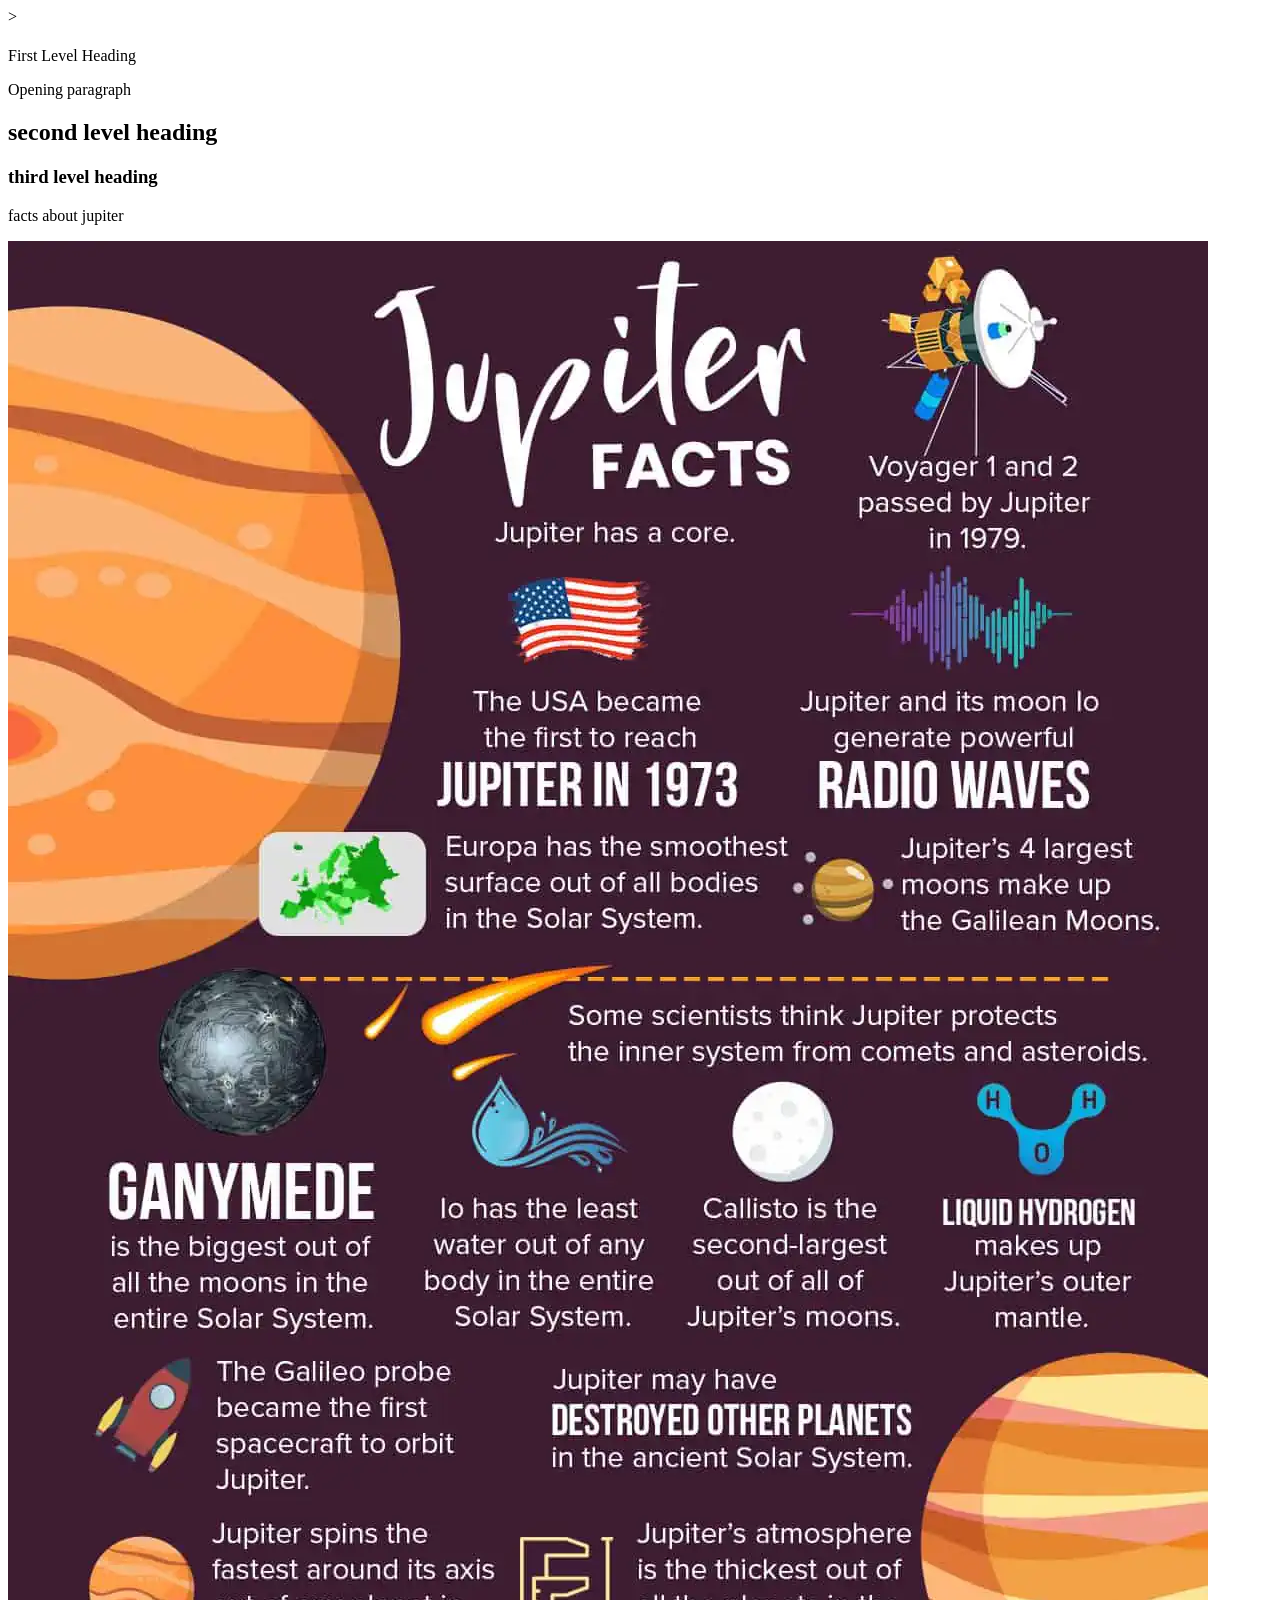
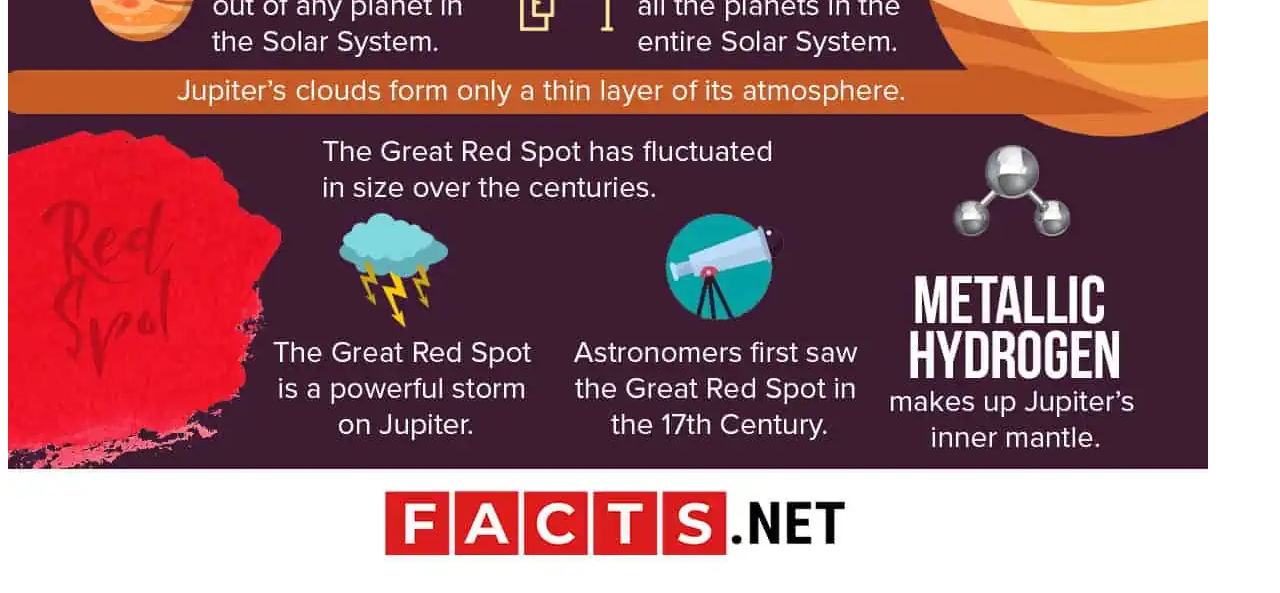
==== week2/public/index.html @ e240a292 "wk2.2" ====
<!DOCTYPE html>
<html>
    <head>
        <title> Jupiter</title>>
        </head>
        <body>
            <h1></h1> First Level Heading</h1>
                <p>Opening paragraph</p>
                <h2>second level heading</h2>
                <h3>third level heading</h3>

                <p>facts about jupiter</p>
                <img src="assets/Jupiter-Facts.webp" alt ="Jupiter" width="1200" height="1940" >

        </body>

    </html>
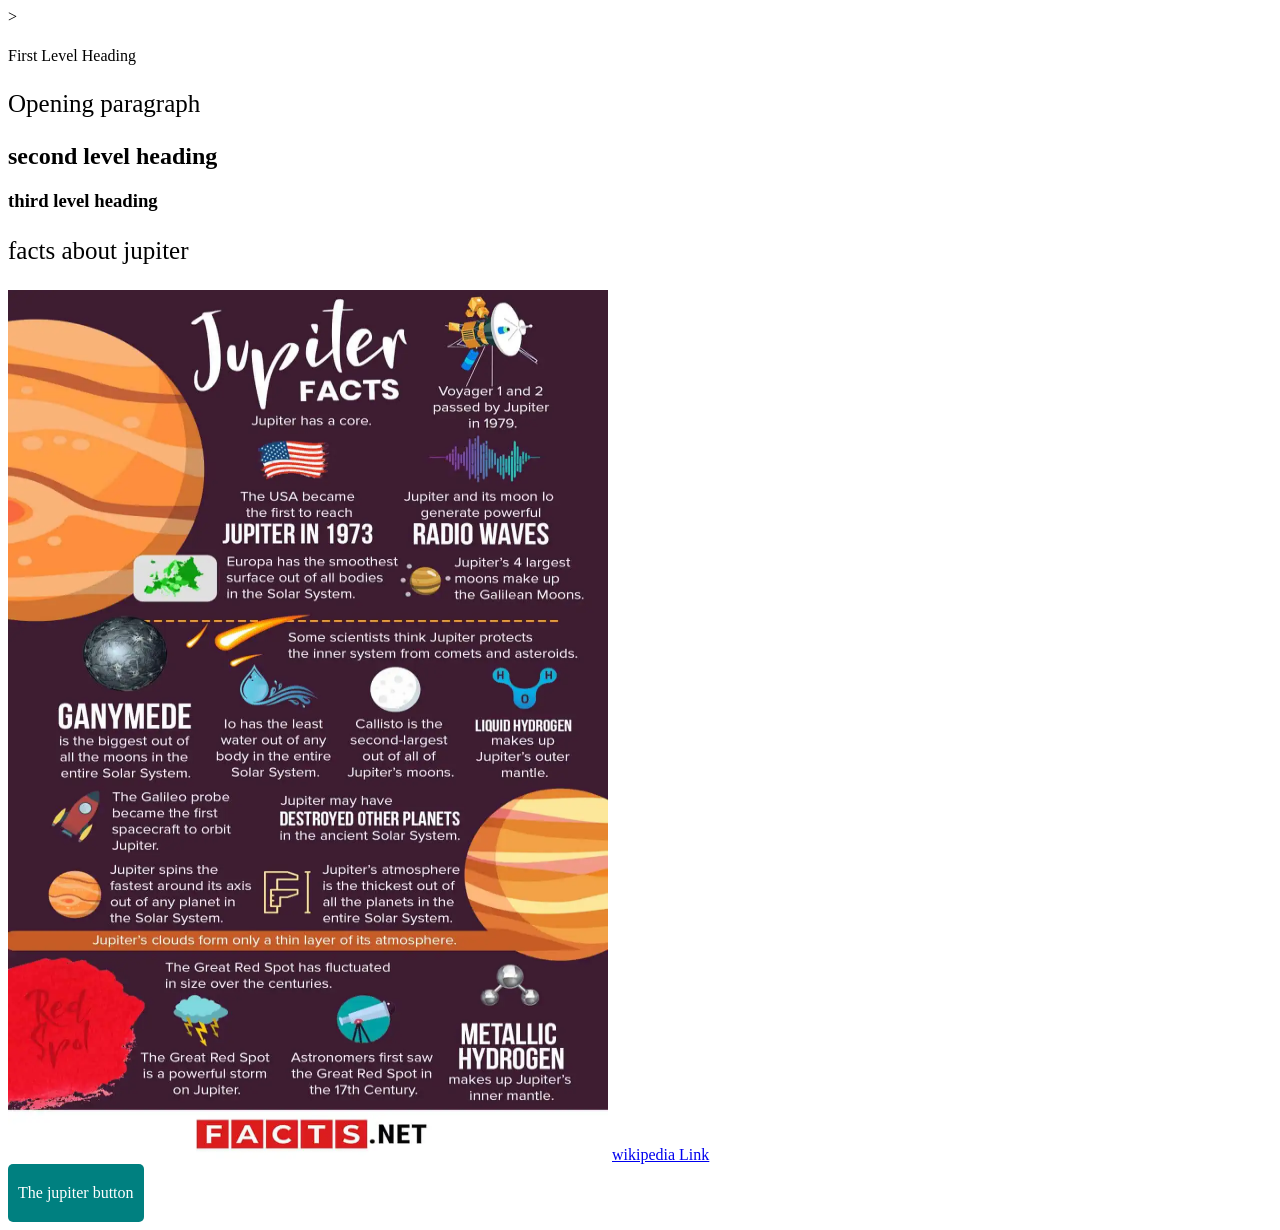
==== commit f8a7dd12: "week2.3 Stylle.css - button" ====
--- a/week2/public/index.html
+++ b/week2/public/index.html
@@ -2,6 +2,7 @@
 <html>
     <head>
         <title> Jupiter</title>>
+        <link rel="stylesheet" href="css/style.css">
         </head>
         <body>
             <h1></h1> First Level Heading</h1>
@@ -10,7 +11,11 @@
                 <h3>third level heading</h3>
 
                 <p>facts about jupiter</p>
-                <img src="assets/Jupiter-Facts.webp" alt ="Jupiter" width="1200" height="1940" >
+                <img src="assets/Jupiter-Facts.webp" alt ="Jupiter" width="600" height="870" >
+                <a href="http://en.wikipedia.org/wiki/Jupiter" target = "_blank"> wikipedia Link </a>
+                <br>
+
+                <div class="button">The jupiter button</div>
 
         </body>
 
--- a/week2/public/css/style.css
+++ b/week2/public/css/style.css
@@ -0,0 +1,23 @@
+h1 {
+    color:aqua;
+    margin-left:20px;
+}
+p{
+    font-size: 25px;
+}
+.button
+{
+    display: inline-block;
+    padding: 20px 10px;
+    font-family: 10px;
+    text-align: center;
+    text-decoration: none;
+    outline: none;
+
+    background-color: teal;
+    color: white;
+
+    border: none;
+    border-radius: 5px;
+    cursor: pointer;
+}
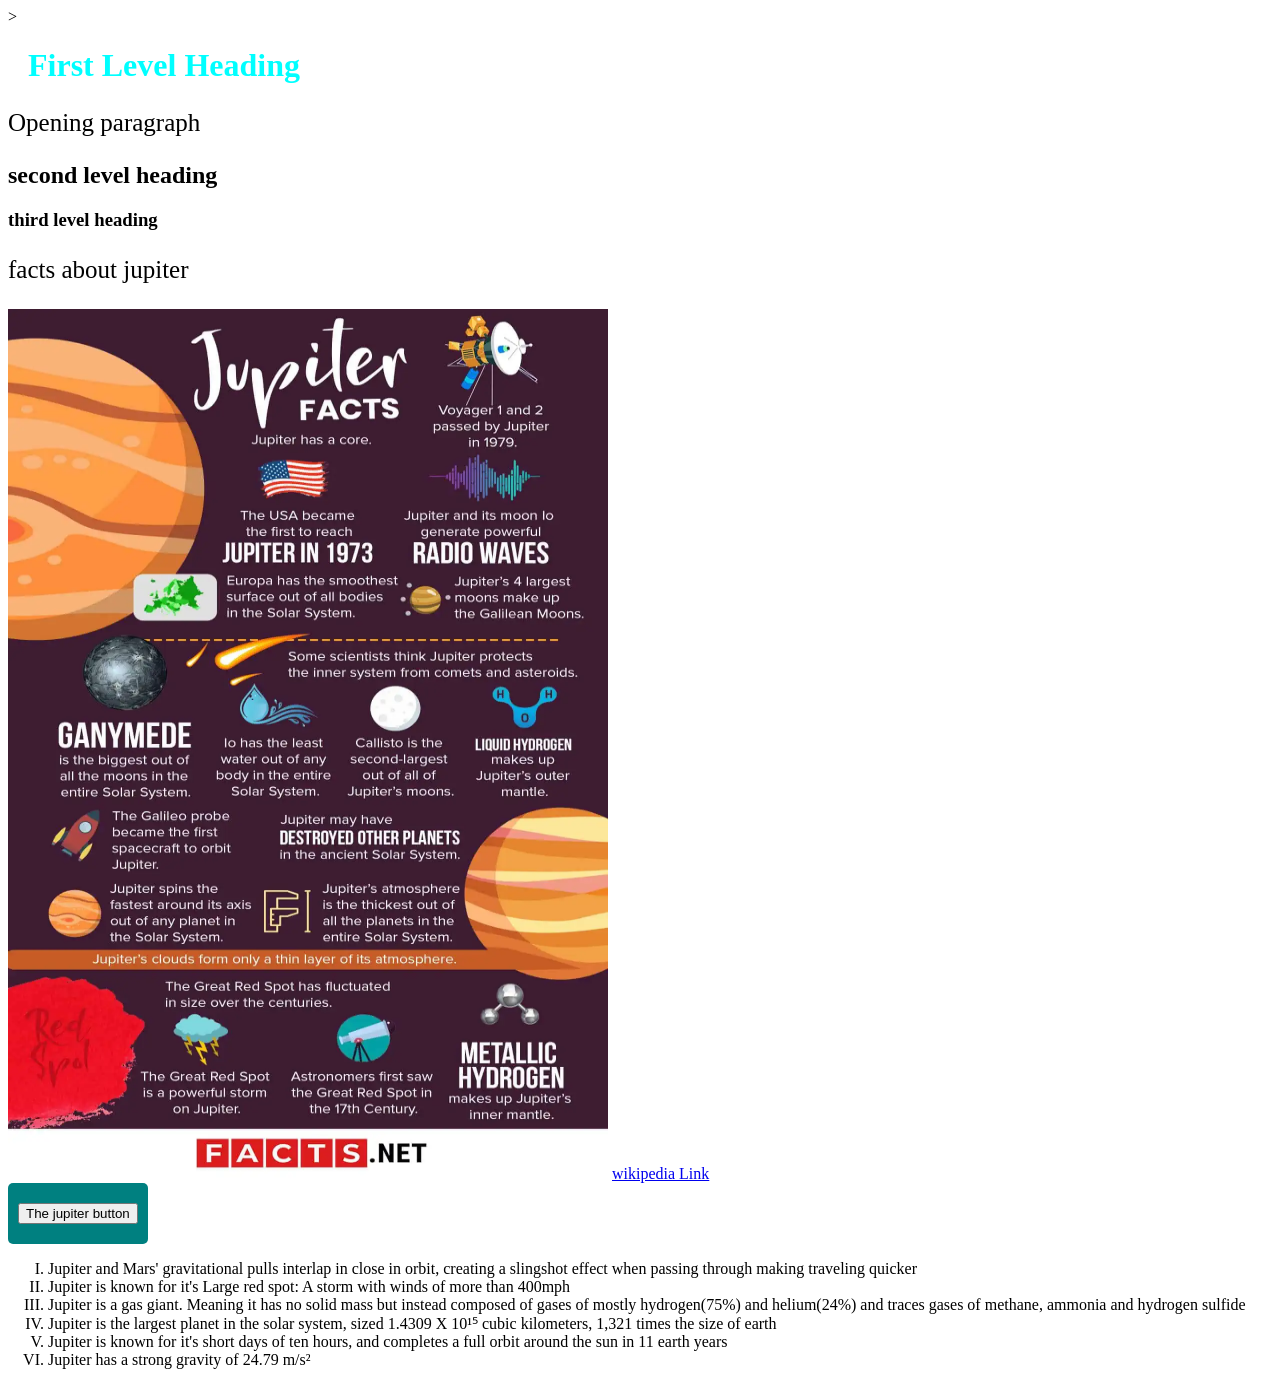
==== commit ede4f0b5: "week2.4" ====
--- a/week2/public/index.html
+++ b/week2/public/index.html
@@ -3,9 +3,10 @@
     <head>
         <title> Jupiter</title>>
         <link rel="stylesheet" href="css/style.css">
+        <script src = "JS/main.js"></script>
         </head>
         <body>
-            <h1></h1> First Level Heading</h1>
+            <h1> First Level Heading</h1>
                 <p>Opening paragraph</p>
                 <h2>second level heading</h2>
                 <h3>third level heading</h3>
@@ -15,7 +16,18 @@
                 <a href="http://en.wikipedia.org/wiki/Jupiter" target = "_blank"> wikipedia Link </a>
                 <br>
 
-                <div class="button">The jupiter button</div>
+                <div class="buttons">
+                    <button onclick = myfunction()>The jupiter button</button>   
+                </div>
+
+                <ol type = "I">
+                    <li>Jupiter and Mars' gravitational pulls interlap in close in orbit, creating a slingshot effect when passing through making traveling quicker</li>
+                    <li>Jupiter is known for it's Large red spot: A storm with winds of more than 400mph</li>
+                    <li>Jupiter is a gas giant. Meaning it has no solid mass but instead composed of gases of mostly hydrogen(75%) and helium(24%) and traces gases of methane, ammonia and hydrogen sulfide</li>
+                    <li>Jupiter is the largest planet in the solar system, sized 1.4309 X 10¹⁵ cubic kilometers, 1,321 times the size of earth</li>
+                    <li>Jupiter is known for it's short days of ten hours, and completes a full orbit around the sun in 11 earth years</li>
+                    <li>Jupiter has a strong gravity of 24.79 m/s²</li>
+                </ol>
 
         </body>
 
--- a/week2/public/css/style.css
+++ b/week2/public/css/style.css
@@ -4,6 +4,22 @@
 }
 p{
     font-size: 25px;
+}
+.buttons
+{
+    display: inline-block;
+    padding: 20px 10px;
+    font-family: 10px;
+    text-align: center;
+    text-decoration: none;
+    outline: none;
+
+    background-color: teal;
+    color: white;
+
+    border: none;
+    border-radius: 5px;
+    cursor: pointer;
 }
 .button
 {
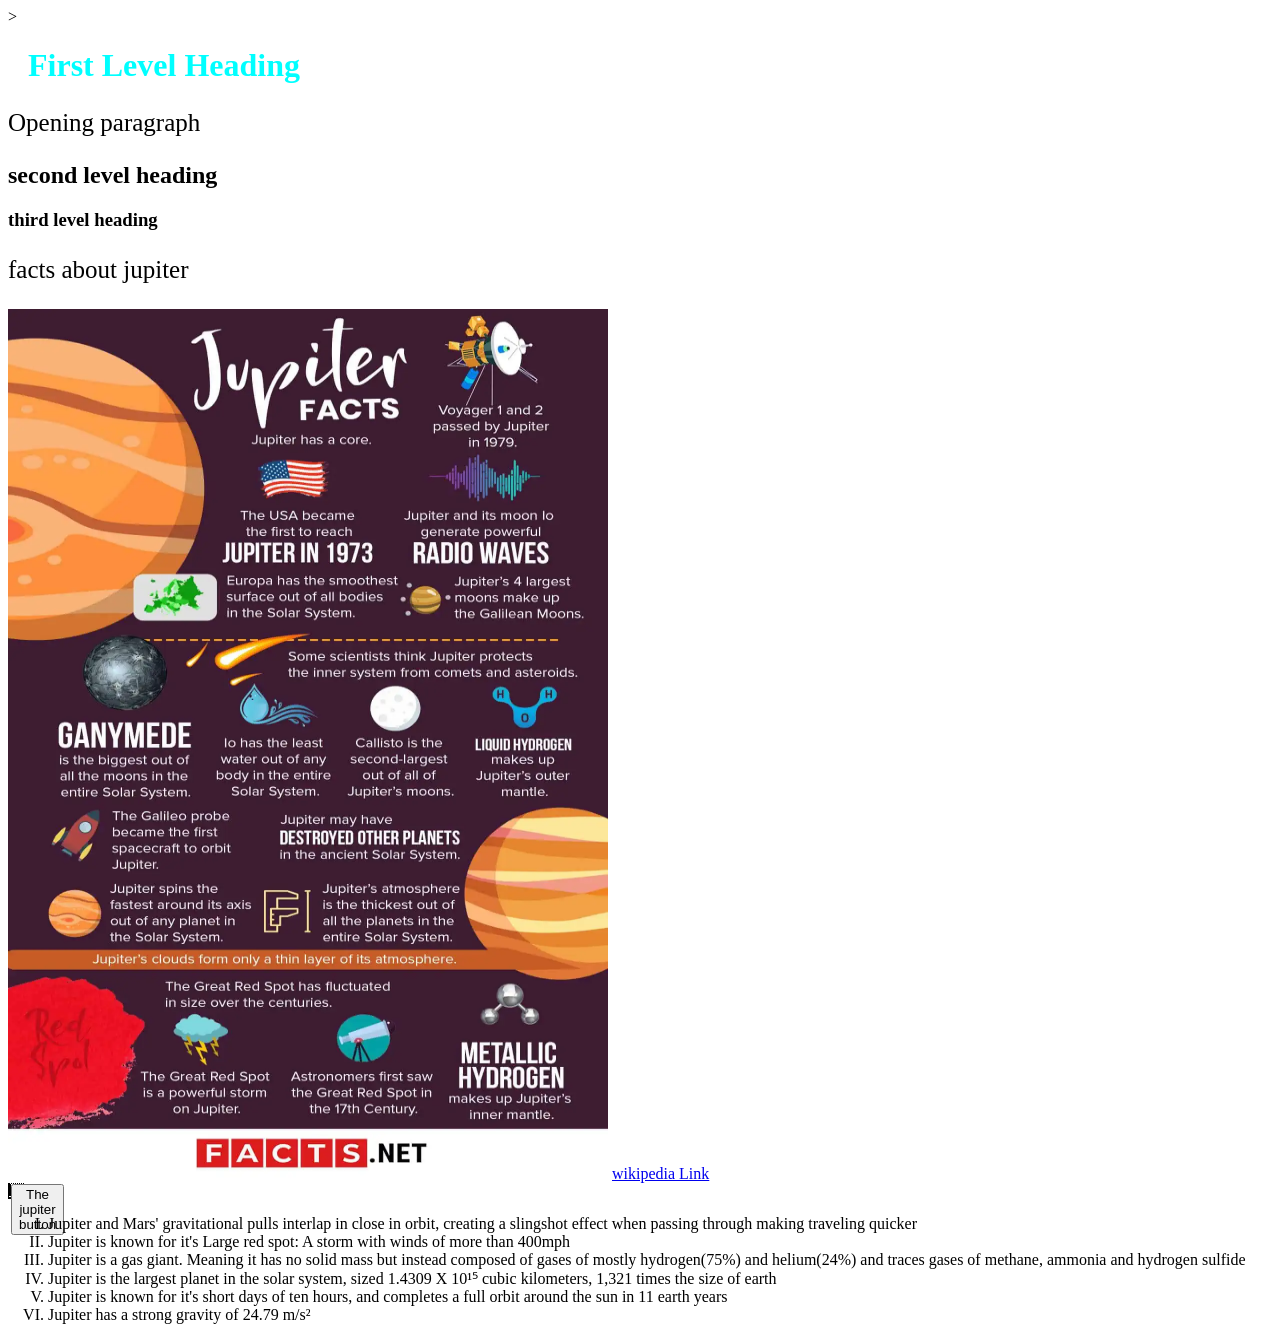
==== commit ffc1ffdc: "week2.5" ====
--- a/week2/public/index.html
+++ b/week2/public/index.html
@@ -17,7 +17,9 @@
                 <br>
 
                 <div class="buttons">
-                    <button onclick = myfunction()>The jupiter button</button>   
+                    <button onclick = myfunction()>
+                        The jupiter button
+                    </button>   
                 </div>
 
                 <ol type = "I">
--- a/week2/public/css/style.css
+++ b/week2/public/css/style.css
@@ -5,27 +5,19 @@
 p{
     font-size: 25px;
 }
-.buttons
+div.buttons
 {
-    display: inline-block;
-    padding: 20px 10px;
-    font-family: 10px;
-    text-align: center;
-    text-decoration: none;
-    outline: none;
+    width: 10px;
+    height: 10px;
+    border-style: dotted solid double;
+    border-width: thin medium thick;
 
-    background-color: teal;
-    color: white;
-
-    border: none;
-    border-radius: 5px;
-    cursor: pointer;
 }
 .button
 {
     display: inline-block;
     padding: 20px 10px;
-    font-family: 10px;
+    font-size: 10px;
     text-align: center;
     text-decoration: none;
     outline: none;
